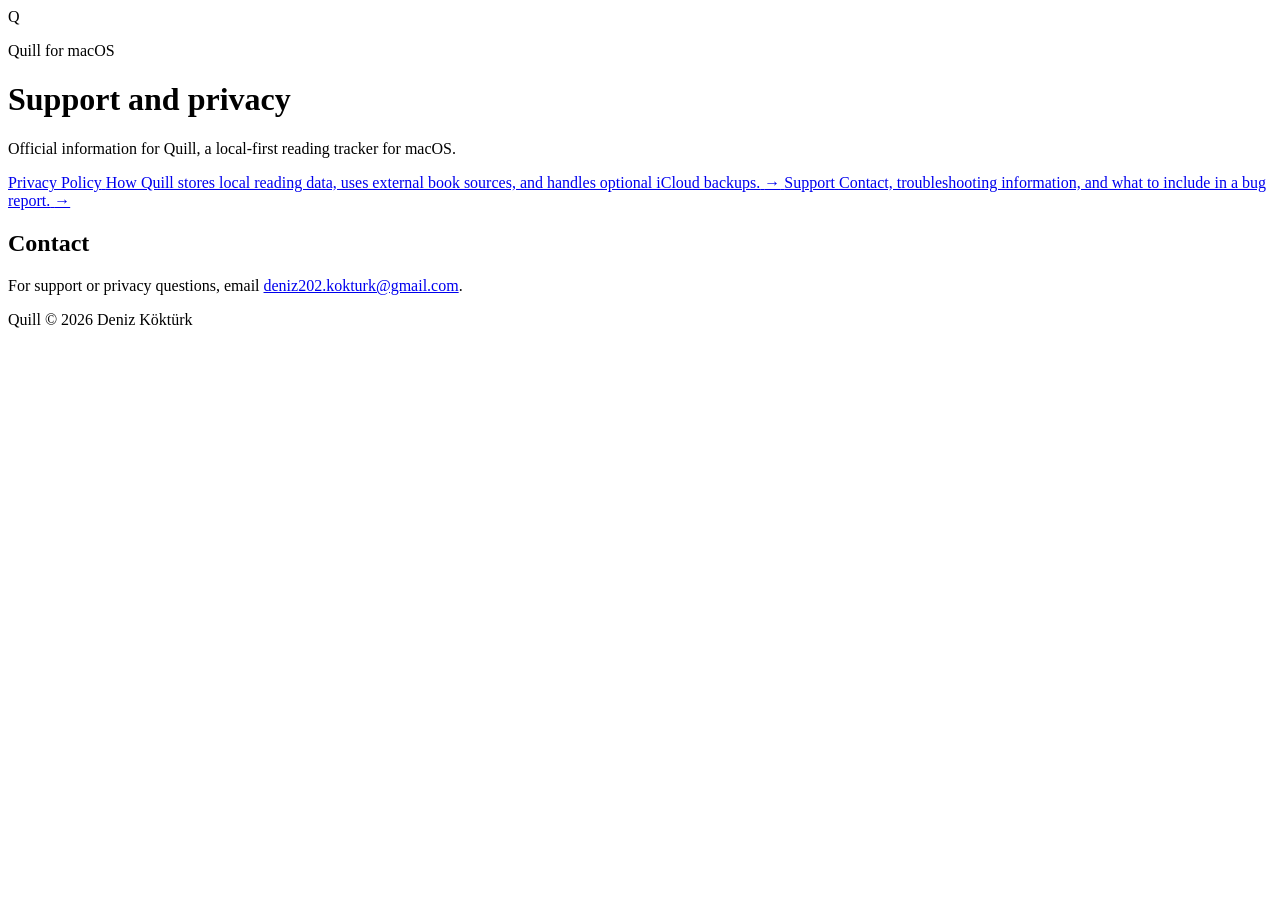
==== index.html @ 66ec589e "Add Quill support landing page" ====
<!doctype html>
<html lang="en">
<head>
  <meta charset="utf-8">
  <meta name="viewport" content="width=device-width, initial-scale=1">
  <meta name="description" content="Official support and privacy information for Quill, a local-first reading tracker for macOS.">
  <title>Quill — Support</title>
  <link rel="stylesheet" href="styles.css">
</head>
<body>
  <main class="shell">
    <header class="hero">
      <div class="mark" aria-hidden="true">Q</div>
      <div>
        <p class="eyebrow">Quill for macOS</p>
        <h1>Support and privacy</h1>
        <p class="lede">Official information for Quill, a local-first reading tracker for macOS.</p>
      </div>
    </header>

    <section class="card-grid" aria-label="Support resources">
      <a class="card-link" href="privacy.html">
        <span class="card-label">Privacy Policy</span>
        <span class="card-copy">How Quill stores local reading data, uses external book sources, and handles optional iCloud backups.</span>
        <span class="arrow" aria-hidden="true">→</span>
      </a>

      <a class="card-link" href="support.html">
        <span class="card-label">Support</span>
        <span class="card-copy">Contact, troubleshooting information, and what to include in a bug report.</span>
        <span class="arrow" aria-hidden="true">→</span>
      </a>
    </section>

    <section class="panel">
      <h2>Contact</h2>
      <p>For support or privacy questions, email <a href="mailto:deniz202.kokturk@gmail.com">deniz202.kokturk@gmail.com</a>.</p>
    </section>

    <footer>
      <span>Quill</span>
      <span>© 2026 Deniz Köktürk</span>
    </footer>
  </main>
</body>
</html>
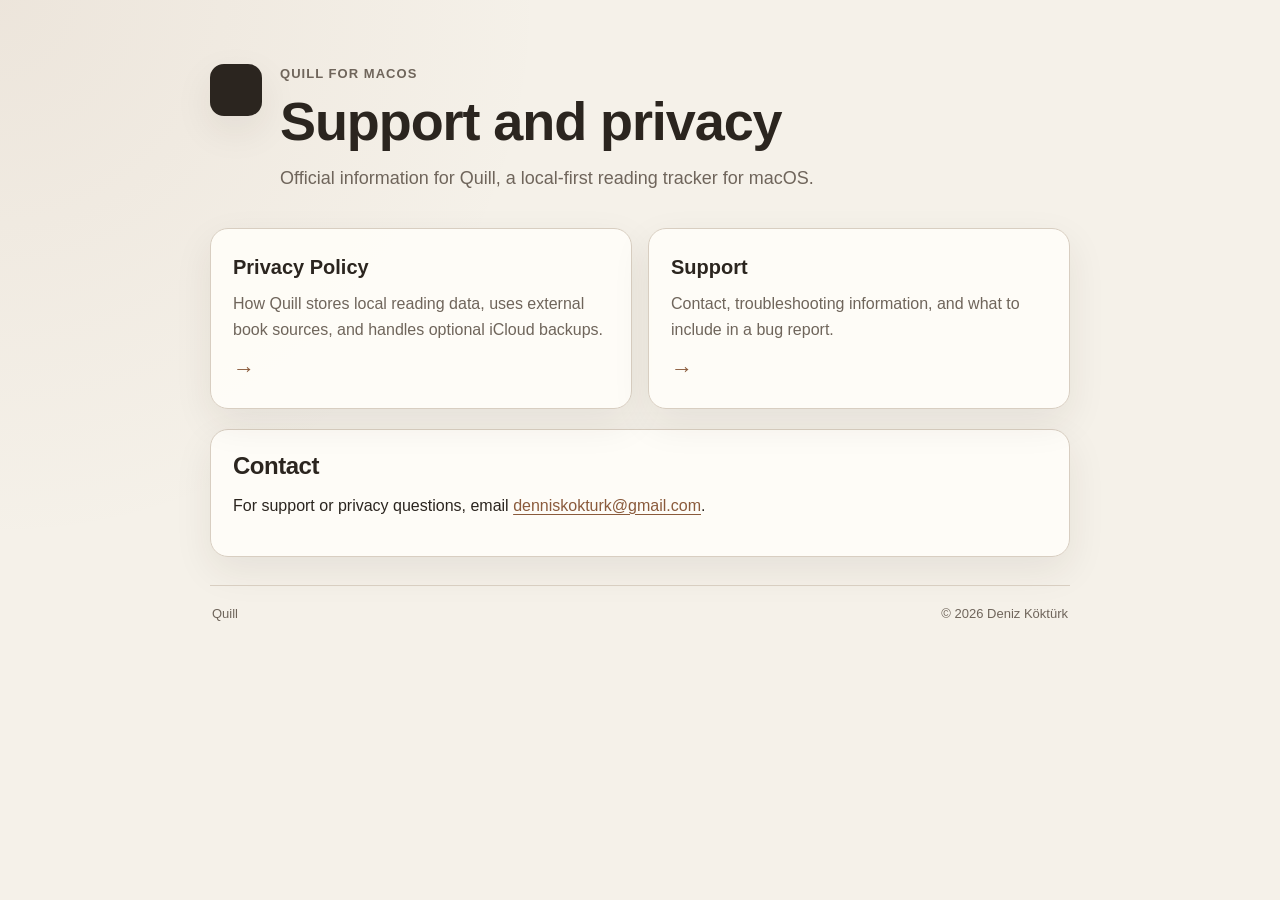
==== commit 17681aec: "Update Quill branding and support email" ====
--- a/index.html
+++ b/index.html
@@ -10,7 +10,7 @@
 <body>
   <main class="shell">
     <header class="hero">
-      <div class="mark" aria-hidden="true">Q</div>
+      <div class="mark" role="img" aria-label="Quill logo"></div>
       <div>
         <p class="eyebrow">Quill for macOS</p>
         <h1>Support and privacy</h1>
@@ -34,7 +34,7 @@
 
     <section class="panel">
       <h2>Contact</h2>
-      <p>For support or privacy questions, email <a href="mailto:deniz202.kokturk@gmail.com">deniz202.kokturk@gmail.com</a>.</p>
+      <p>For support or privacy questions, email <a href="mailto:denniskokturk@gmail.com">denniskokturk@gmail.com</a>.</p>
     </section>
 
     <footer>
--- a/styles.css
+++ b/styles.css
@@ -0,0 +1,267 @@
+:root {
+  color-scheme: light dark;
+  --bg: #f5f1e9;
+  --surface: #fffdf8;
+  --surface-muted: #eee7dc;
+  --text: #2b251f;
+  --muted: #6f655b;
+  --line: #d8cec1;
+  --accent: #8a5a3b;
+  --accent-soft: #ead9ca;
+  --shadow: 0 14px 38px rgba(55, 42, 29, 0.08);
+}
+
+* {
+  box-sizing: border-box;
+}
+
+html {
+  background: var(--bg);
+}
+
+body {
+  margin: 0;
+  min-height: 100vh;
+  background:
+    radial-gradient(circle at top left, rgba(138, 90, 59, 0.08), transparent 34rem),
+    var(--bg);
+  color: var(--text);
+  font-family: -apple-system, BlinkMacSystemFont, "SF Pro Text", "Segoe UI", sans-serif;
+  line-height: 1.6;
+}
+
+a {
+  color: var(--accent);
+  text-decoration-thickness: 1px;
+  text-underline-offset: 0.16em;
+}
+
+a:hover {
+  text-decoration-thickness: 2px;
+}
+
+.shell {
+  width: min(860px, calc(100% - 40px));
+  margin: 0 auto;
+  padding: 64px 0 40px;
+}
+
+.hero {
+  display: flex;
+  align-items: flex-start;
+  gap: 18px;
+  margin-bottom: 36px;
+}
+
+.mark {
+  display: grid;
+  place-items: center;
+  flex: 0 0 52px;
+  width: 52px;
+  height: 52px;
+  border-radius: 14px;
+  background: var(--text);
+  color: var(--surface);
+  font-size: 24px;
+  font-weight: 700;
+  box-shadow: var(--shadow);
+}
+
+.eyebrow {
+  margin: 0 0 4px;
+  color: var(--muted);
+  font-size: 13px;
+  font-weight: 650;
+  letter-spacing: 0.08em;
+  text-transform: uppercase;
+}
+
+h1,
+h2,
+h3 {
+  margin-top: 0;
+  line-height: 1.2;
+  letter-spacing: -0.02em;
+}
+
+h1 {
+  margin-bottom: 10px;
+  font-size: clamp(34px, 6vw, 54px);
+}
+
+h2 {
+  margin-bottom: 12px;
+  font-size: 24px;
+}
+
+h3 {
+  margin-bottom: 8px;
+  font-size: 18px;
+}
+
+p,
+ul {
+  margin-top: 0;
+}
+
+.lede {
+  max-width: 660px;
+  margin-bottom: 0;
+  color: var(--muted);
+  font-size: 18px;
+}
+
+.card-grid {
+  display: grid;
+  grid-template-columns: repeat(2, minmax(0, 1fr));
+  gap: 16px;
+  margin-bottom: 20px;
+}
+
+.card-link,
+.panel,
+.policy-section {
+  border: 1px solid var(--line);
+  border-radius: 18px;
+  background: color-mix(in srgb, var(--surface) 94%, transparent);
+  box-shadow: var(--shadow);
+}
+
+.card-link {
+  position: relative;
+  display: flex;
+  min-height: 176px;
+  flex-direction: column;
+  gap: 8px;
+  padding: 22px;
+  color: inherit;
+  text-decoration: none;
+  transition: transform 160ms ease, border-color 160ms ease;
+}
+
+.card-link:hover {
+  transform: translateY(-2px);
+  border-color: var(--accent);
+}
+
+.card-label {
+  font-size: 20px;
+  font-weight: 700;
+}
+
+.card-copy {
+  color: var(--muted);
+}
+
+.arrow {
+  margin-top: auto;
+  color: var(--accent);
+  font-size: 22px;
+}
+
+.panel,
+.policy-section {
+  margin-bottom: 16px;
+  padding: 22px;
+}
+
+.meta {
+  color: var(--muted);
+  font-size: 14px;
+}
+
+.notice {
+  border-left: 3px solid var(--accent);
+  padding: 12px 14px;
+  border-radius: 0 10px 10px 0;
+  background: var(--accent-soft);
+  color: #4f3828;
+}
+
+.nav {
+  display: flex;
+  gap: 14px;
+  margin: 0 0 28px;
+  font-size: 14px;
+}
+
+.nav a {
+  color: var(--muted);
+}
+
+ul {
+  padding-left: 22px;
+}
+
+li + li {
+  margin-top: 7px;
+}
+
+code {
+  border-radius: 6px;
+  background: var(--surface-muted);
+  padding: 2px 6px;
+  font-family: ui-monospace, "SFMono-Regular", Menlo, monospace;
+  font-size: 0.92em;
+}
+
+footer {
+  display: flex;
+  justify-content: space-between;
+  gap: 20px;
+  margin-top: 28px;
+  padding: 18px 2px 0;
+  border-top: 1px solid var(--line);
+  color: var(--muted);
+  font-size: 13px;
+}
+
+@media (max-width: 680px) {
+  .shell {
+    width: min(100% - 28px, 860px);
+    padding-top: 36px;
+  }
+
+  .hero {
+    gap: 14px;
+  }
+
+  .mark {
+    flex-basis: 44px;
+    width: 44px;
+    height: 44px;
+    border-radius: 12px;
+    font-size: 20px;
+  }
+
+  .card-grid {
+    grid-template-columns: 1fr;
+  }
+
+  .card-link {
+    min-height: 150px;
+  }
+
+  footer {
+    flex-direction: column;
+    gap: 4px;
+  }
+}
+
+@media (prefers-color-scheme: dark) {
+  :root {
+    --bg: #181513;
+    --surface: #211d1a;
+    --surface-muted: #2d2722;
+    --text: #f2ebe3;
+    --muted: #b8ada2;
+    --line: #3c342e;
+    --accent: #d5a27f;
+    --accent-soft: #3d2c22;
+    --shadow: 0 14px 38px rgba(0, 0, 0, 0.22);
+  }
+
+  .notice {
+    color: #f1d7c4;
+  }
+}
